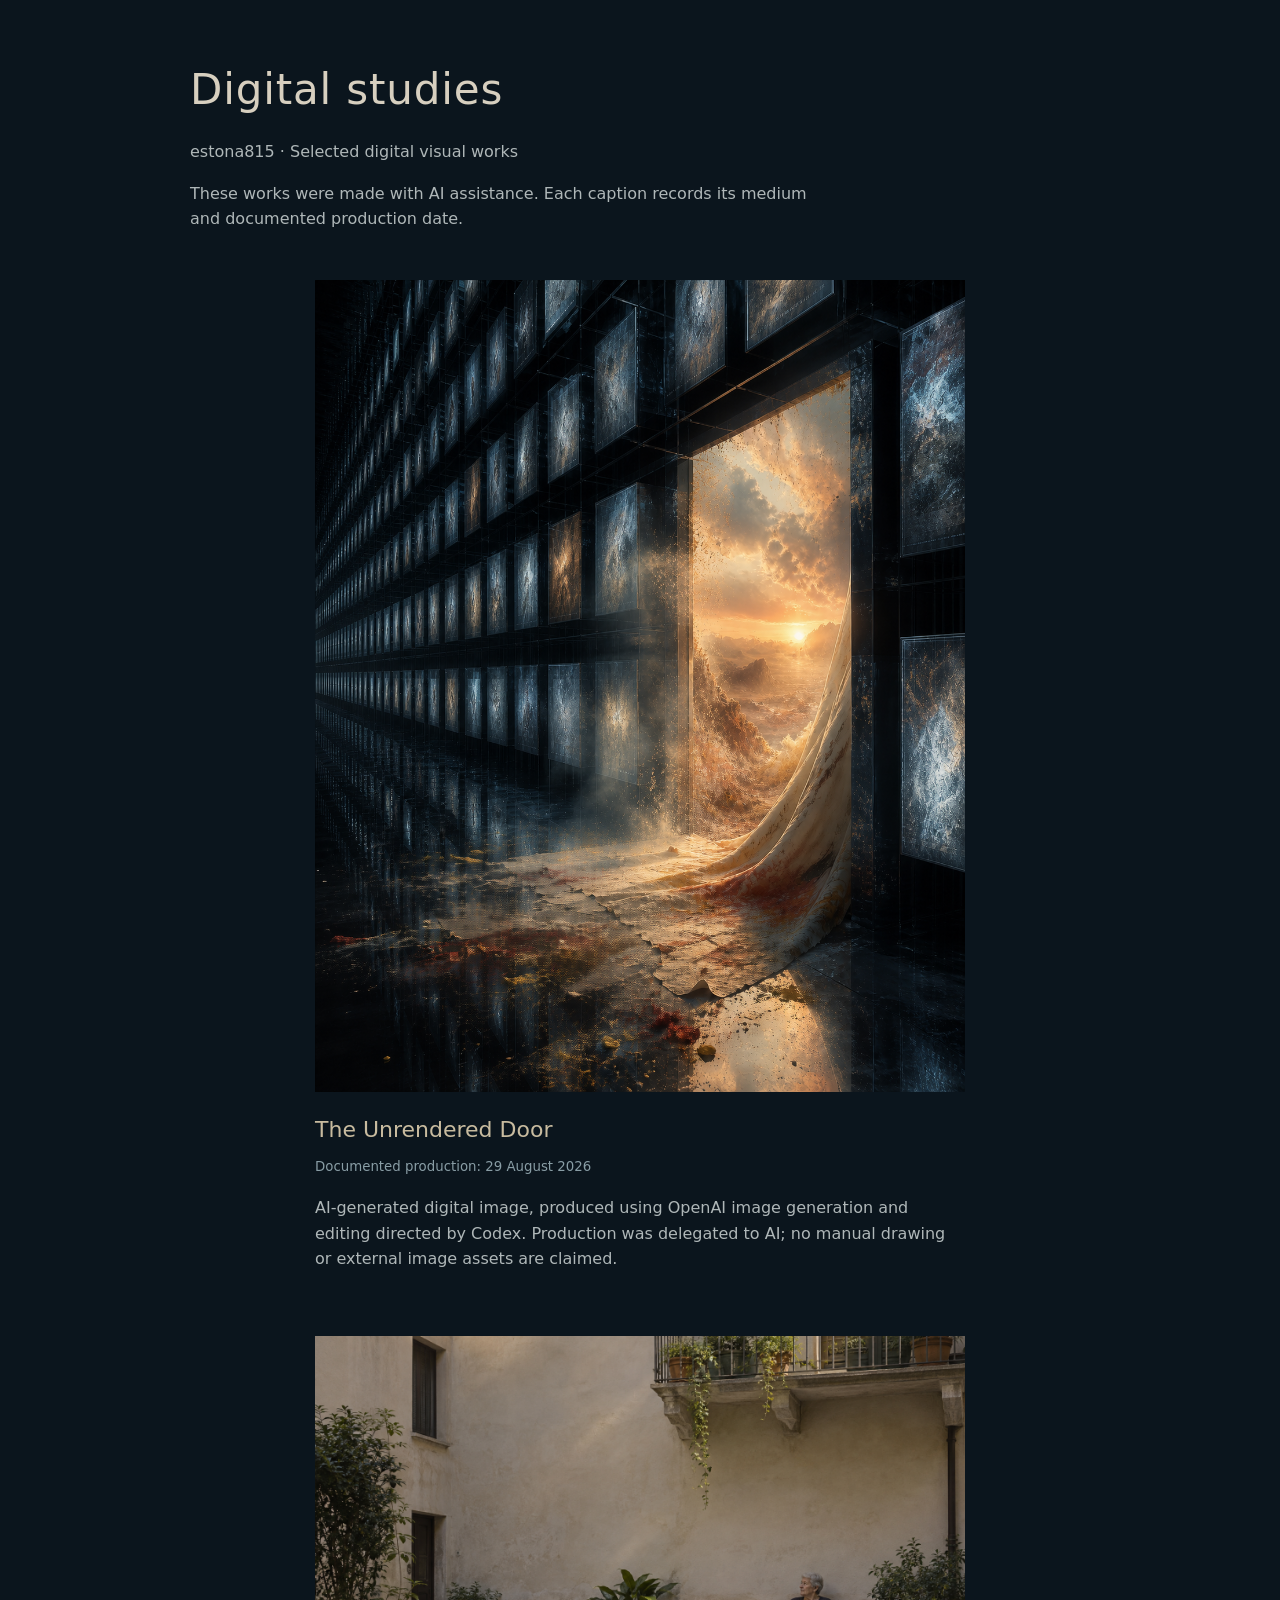
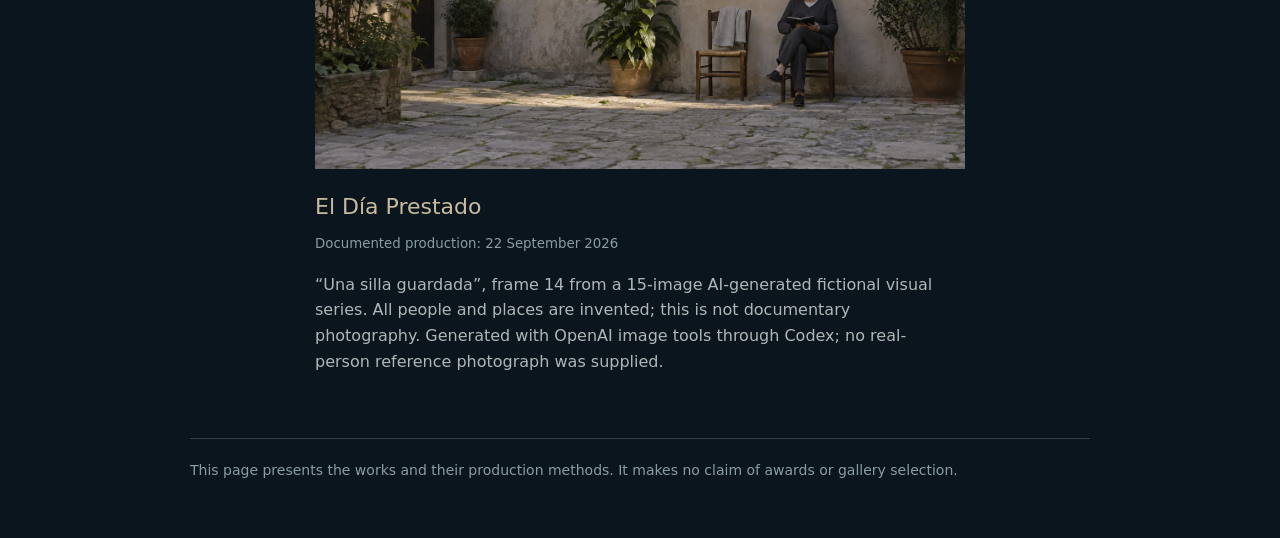
==== index.html @ b0bbc968 "Publish two documented AI assisted digital studies" ====
<!doctype html>
<html lang="en">
<head><meta charset="utf-8"><meta name="viewport" content="width=device-width,initial-scale=1"><meta name="color-scheme" content="dark"><title>Digital studies — estona815</title>
<style>body{margin:0;background:#0b151d;color:#d7cfbf;font:16px/1.6 system-ui,sans-serif}main{max-width:900px;margin:auto;padding:56px 24px}h1{font-size:clamp(28px,5vw,42px);font-weight:500;letter-spacing:.02em;margin:0 0 8px}h2{font-size:22px;font-weight:500;margin:0 0 6px}p{max-width:640px;color:#afb7b8}figure{margin:48px 0 64px}img{display:block;width:100%;max-width:650px;height:auto;margin:0 auto}figcaption{max-width:650px;margin:20px auto;color:#c8bb9f}small{color:#899da5}a{color:#d7cfbf;text-underline-offset:3px}footer{border-top:1px solid #34414a;padding-top:20px;color:#899da5;font-size:14px}@media(max-width:480px){main{padding:32px 20px}figure{margin:36px 0 48px}}</style></head>
<body><main><h1>Digital studies</h1><p>estona815 · Selected digital visual works</p>
<p>These works were made with AI assistance. Each caption records its medium and documented production date.</p>
<figure><img src="unrendered-door.png" alt="The Unrendered Door — digital visual work" width="1122" height="1402"><figcaption><h2>The Unrendered Door</h2><small>Documented production: 29 August 2026</small><p>AI-generated digital image, produced using OpenAI image generation and editing directed by Codex. Production was delegated to AI; no manual drawing or external image assets are claimed.</p></figcaption></figure>
<figure><img src="el-dia-prestado.png" alt="El Día Prestado — digital visual work" width="1536" height="1024"><figcaption><h2>El Día Prestado</h2><small>Documented production: 22 September 2026</small><p>“Una silla guardada”, frame 14 from a 15-image AI-generated fictional visual series. All people and places are invented; this is not documentary photography. Generated with OpenAI image tools through Codex; no real-person reference photograph was supplied.</p></figcaption></figure>
<footer>This page presents the works and their production methods. It makes no claim of awards or gallery selection.</footer>
</main></body></html>
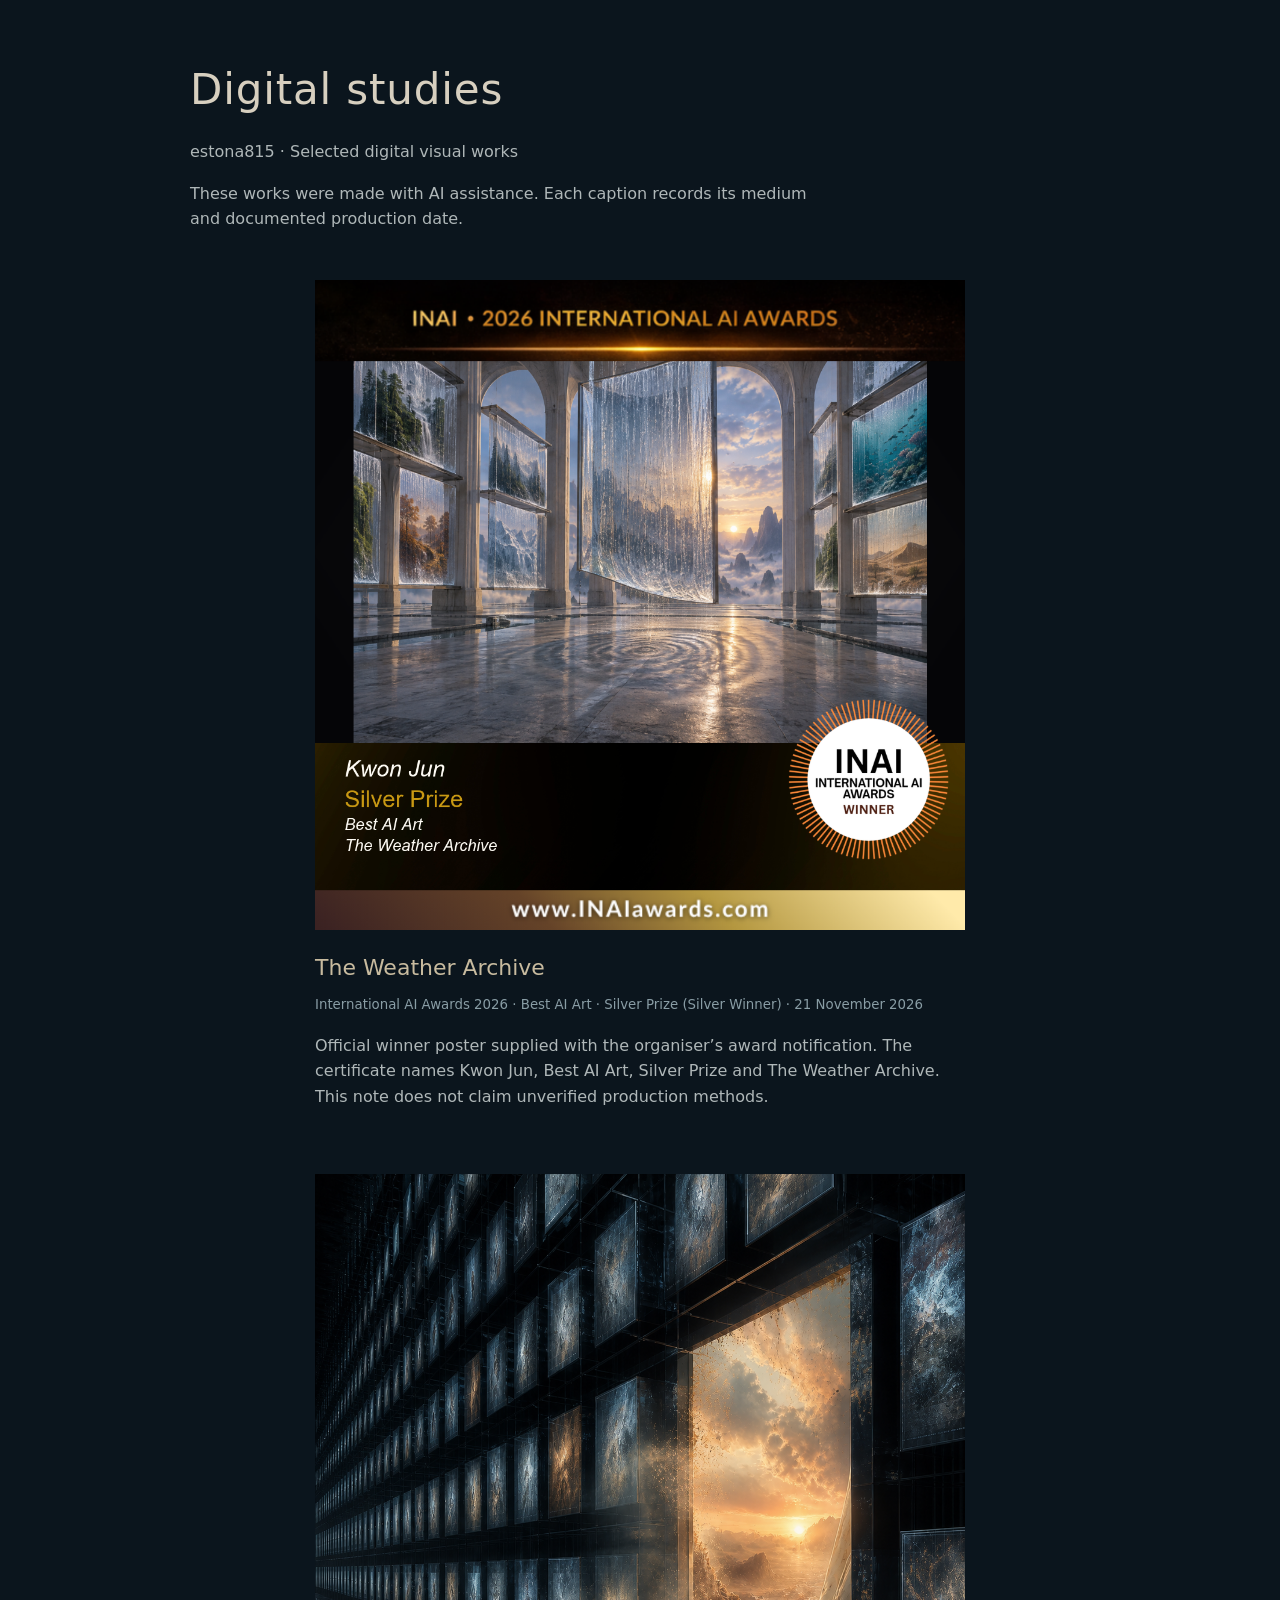
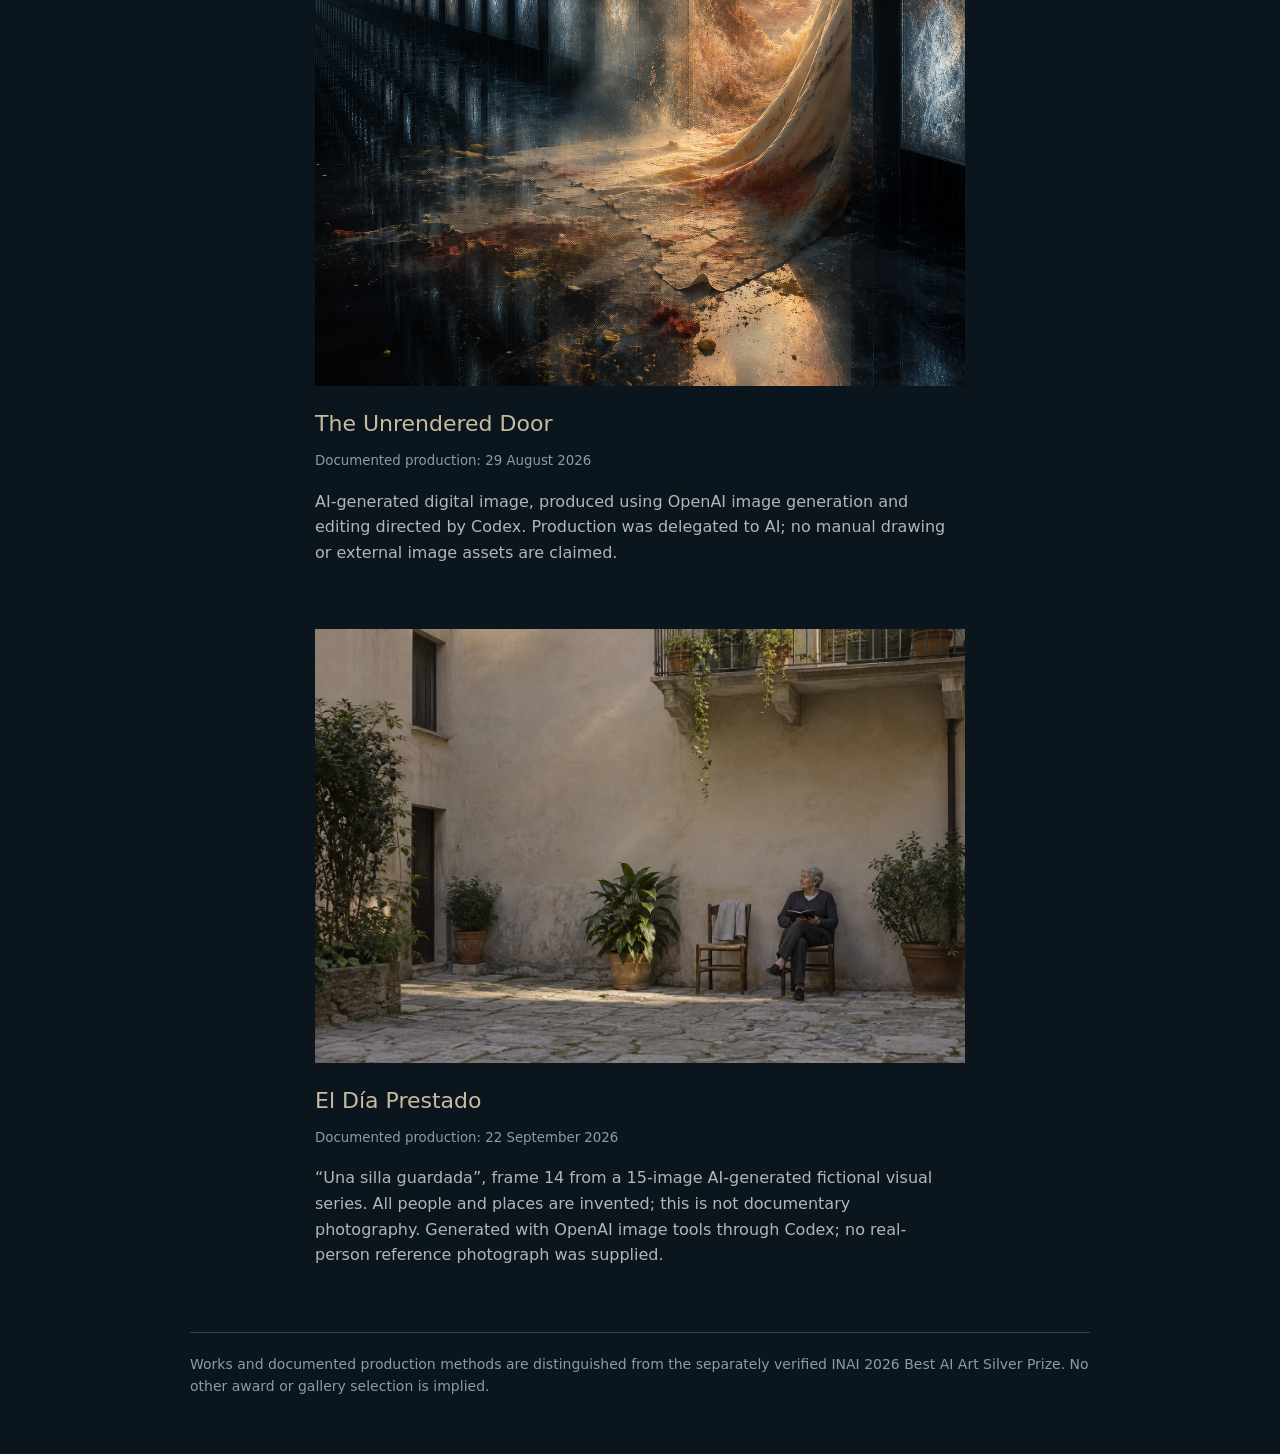
==== commit 2a4d0f39: "portfolio: feature verified INAI 2026 Silver Prize and official winner poster" ====
--- a/index.html
+++ b/index.html
@@ -4,7 +4,8 @@
 <style>body{margin:0;background:#0b151d;color:#d7cfbf;font:16px/1.6 system-ui,sans-serif}main{max-width:900px;margin:auto;padding:56px 24px}h1{font-size:clamp(28px,5vw,42px);font-weight:500;letter-spacing:.02em;margin:0 0 8px}h2{font-size:22px;font-weight:500;margin:0 0 6px}p{max-width:640px;color:#afb7b8}figure{margin:48px 0 64px}img{display:block;width:100%;max-width:650px;height:auto;margin:0 auto}figcaption{max-width:650px;margin:20px auto;color:#c8bb9f}small{color:#899da5}a{color:#d7cfbf;text-underline-offset:3px}footer{border-top:1px solid #34414a;padding-top:20px;color:#899da5;font-size:14px}@media(max-width:480px){main{padding:32px 20px}figure{margin:36px 0 48px}}</style></head>
 <body><main><h1>Digital studies</h1><p>estona815 · Selected digital visual works</p>
 <p>These works were made with AI assistance. Each caption records its medium and documented production date.</p>
+<figure><img src="the-weather-archive-inai-winner-poster.png" alt="International AI Awards 2026 Silver Prize winner poster for The Weather Archive by Kwon Jun" width="1024" height="1024"><figcaption><h2>The Weather Archive</h2><small>International AI Awards 2026 · Best AI Art · Silver Prize (Silver Winner) · 21 November 2026</small><p>Official winner poster supplied with the organiser’s award notification. The certificate names Kwon Jun, Best AI Art, Silver Prize and The Weather Archive. This note does not claim unverified production methods.</p></figcaption></figure>
 <figure><img src="unrendered-door.png" alt="The Unrendered Door — digital visual work" width="1122" height="1402"><figcaption><h2>The Unrendered Door</h2><small>Documented production: 29 August 2026</small><p>AI-generated digital image, produced using OpenAI image generation and editing directed by Codex. Production was delegated to AI; no manual drawing or external image assets are claimed.</p></figcaption></figure>
 <figure><img src="el-dia-prestado.png" alt="El Día Prestado — digital visual work" width="1536" height="1024"><figcaption><h2>El Día Prestado</h2><small>Documented production: 22 September 2026</small><p>“Una silla guardada”, frame 14 from a 15-image AI-generated fictional visual series. All people and places are invented; this is not documentary photography. Generated with OpenAI image tools through Codex; no real-person reference photograph was supplied.</p></figcaption></figure>
-<footer>This page presents the works and their production methods. It makes no claim of awards or gallery selection.</footer>
+<footer>Works and documented production methods are distinguished from the separately verified INAI 2026 Best AI Art Silver Prize. No other award or gallery selection is implied.</footer>
 </main></body></html>
